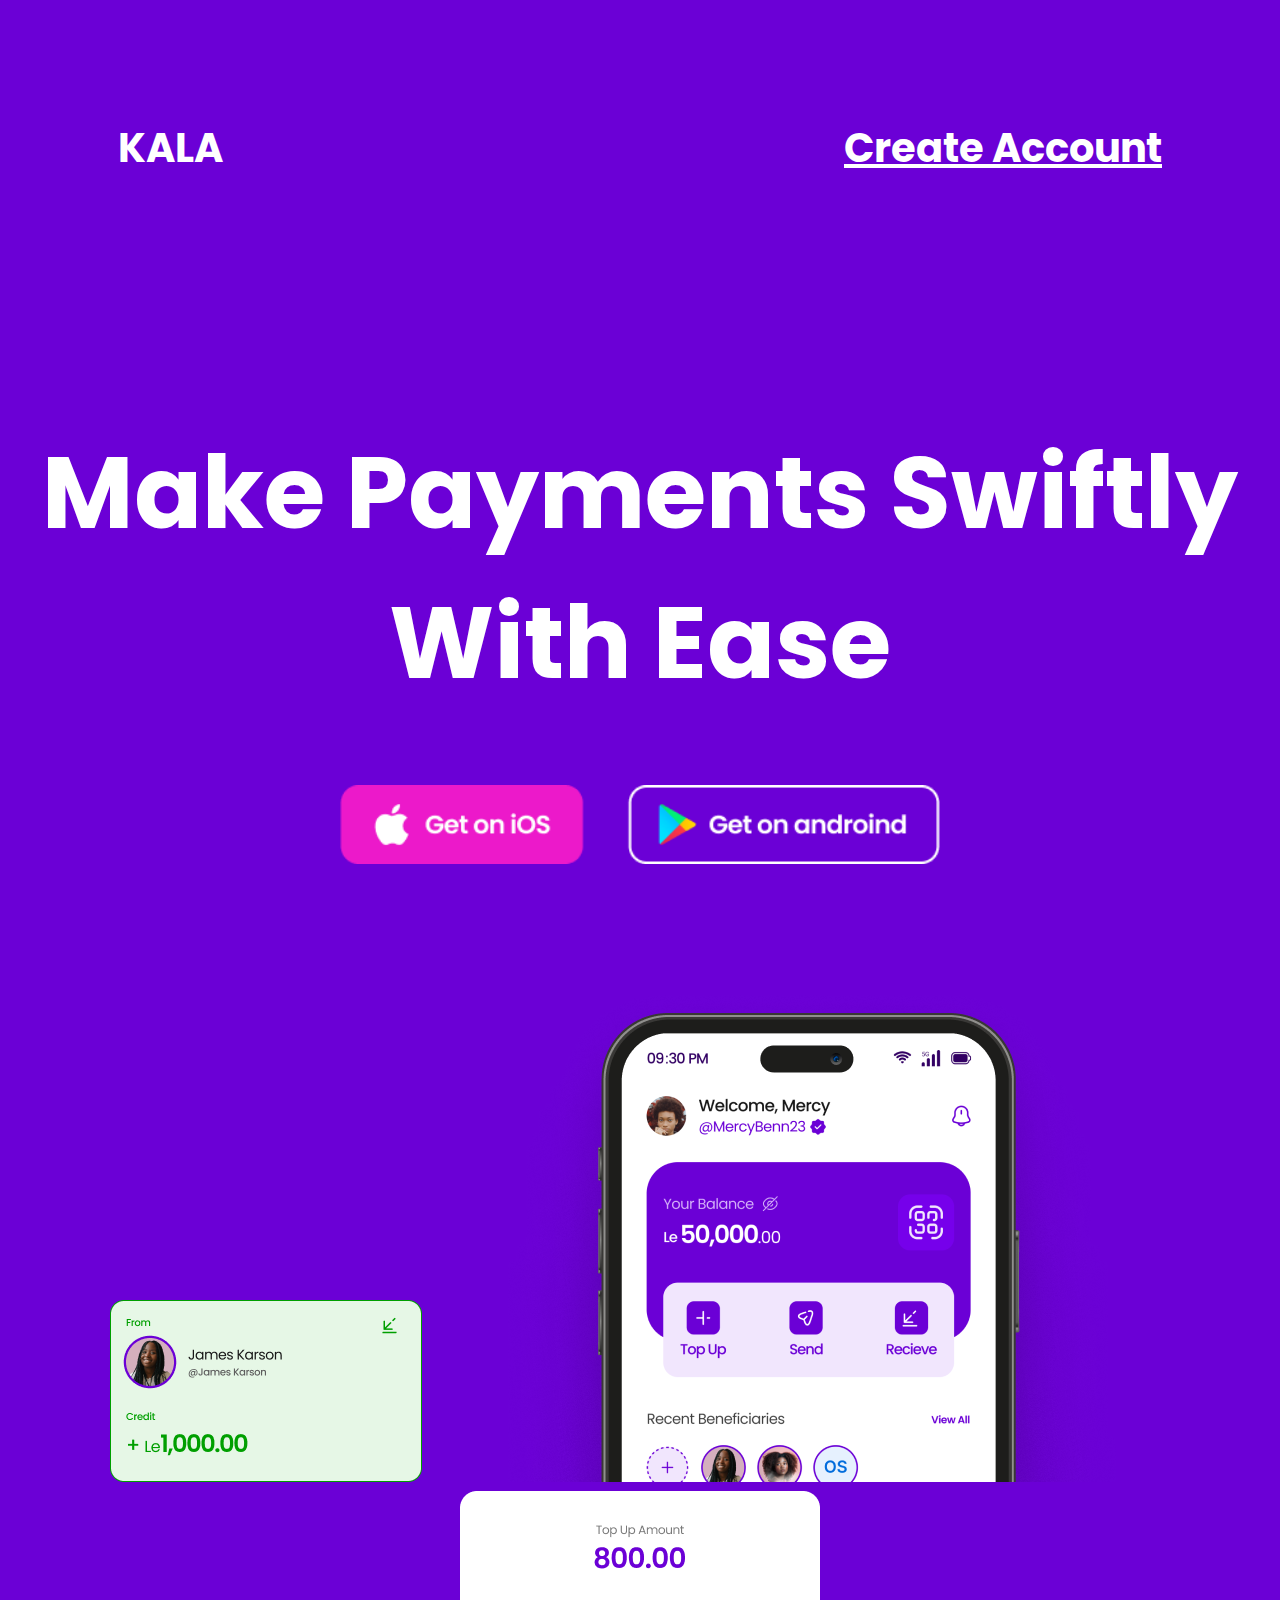
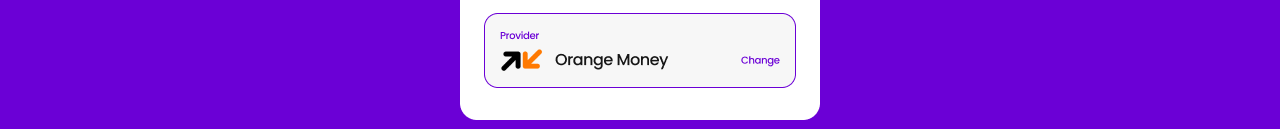
==== index.html @ cacd44ec "Changes to correct image position" ====
<!DOCTYPE html>
<html>
    <head>
        <meta charset="utf-8">
        <meta http-equiv="X-UA-Compatible" content="IE=edge">
        <title>Kala</title>
        <meta name="description" content="">
        <meta name="viewport" content="width=device-width, initial-scale=1">
        <link rel="stylesheet" href="kala.css">
        <link rel="icon" type="image/png" href="IMG_5070 2.PNG">

        <!-- Importing fonts -->
        <style>
            @import url('https://fonts.googleapis.com/css2?family=Poppins:ital,wght@0,100;0,200;0,300;0,400;0,500;0,600;0,700;0,800;0,900;1,100;1,200;1,300;1,400;1,500;1,600;1,700;1,800;1,900');
            @import url('https://fonts.googleapis.com/css2?family=Roboto&display=swap');

        </style>
    </head>
    <body>
        <main class="main">
            <header>
                <!-- Top Menu -->
                <nav>
                    <ul>
                        <li id="kalaText"><a href="#">KALA</a></li>
                        <li><a href="#"><u>Create Account</u></a></li>
                    </ul>
                </nav>
            </header>
            <h1 >Make Payments Swiftly <br>With Ease</h1>
            <!-- Images -->
            <img src="Frame 238.png" alt="" width="600" height="80">
            <div class="image-container" >
                <img src="Frame 105.png" alt="">
                <img src="iPhone 14.png" alt="">
                <img src="Frame 237.png" alt="">
            </div>
        </main>
    </body>
</html>
---- kala.css ----
html {
    font-size: 22px;
    background-color: #6B00D6 ;
    font-family: 'Poppins', sans-serif;
     
}
main{
    height: 100vh;
    display: flex;
    flex-direction: column;
}
header {
    padding: 5rem;
}
nav {
    overflow: hidden; /* Clear float */
    color: white;
}
nav ul {
    list-style-type: none;
    margin: 0;
    padding: 0;
}
nav ul li {
    display: inline;
    margin-right: 20px;
    font-weight: bold;
}
nav ul li:last-child {
    margin-right: 0;
    float: right; /* Float the last item to the right */
    
}
nav ul li a {
    text-decoration: none;
    color: white;
    font-size: 40px;
    

}
body {
    font-family: 'Poppins', sans-serif; /* Use Poppins font for body text */
    height: 100%;
}

h1, h2, h3, h4, h5, h6 {
    font-family: 'Poppins', sans-serif; /* Use Roboto font for headings */
    text-align: center;
    font-size: 100px;
    color: white;
    padding-top: 5%;
}
img {
    display: block;
    margin-left: auto;
    margin-right: auto;
}
.image-container {
    text-align: center; /* Optional: Centers the images within the container */
    padding-top: 120px;
    margin-top: auto;
}

.image-container img {
    display: inline-block;
    margin: 0 10px; /* Optional: Adds space between the images */
}
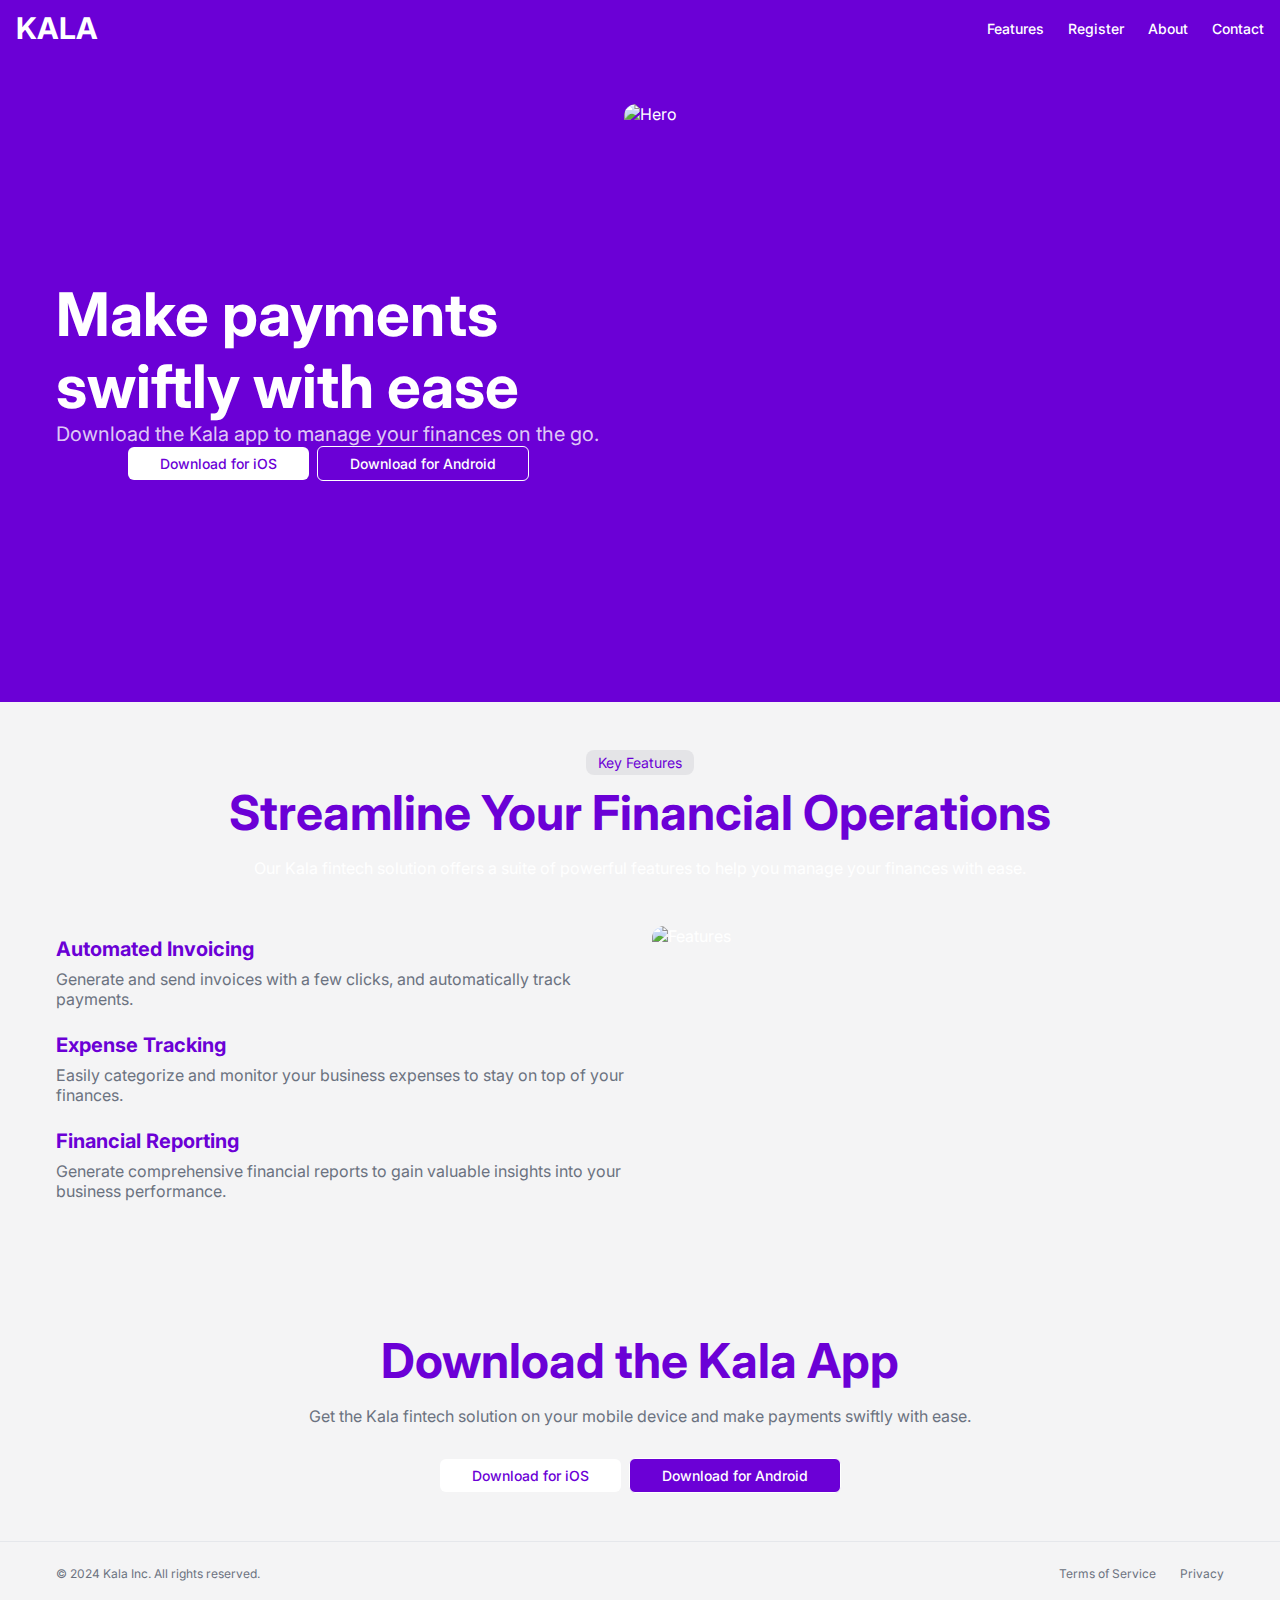
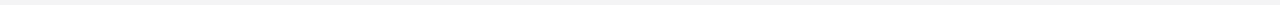
==== commit c1f007f1: "Update index.html" ====
--- a/index.html
+++ b/index.html
@@ -1,40 +1,390 @@
 <!DOCTYPE html>
-<html>
-    <head>
-        <meta charset="utf-8">
-        <meta http-equiv="X-UA-Compatible" content="IE=edge">
-        <title>Kala</title>
-        <meta name="description" content="">
-        <meta name="viewport" content="width=device-width, initial-scale=1">
-        <link rel="stylesheet" href="kala.css">
-        <link rel="icon" type="image/png" href="IMG_5070 2.PNG">
-
-        <!-- Importing fonts -->
-        <style>
-            @import url('https://fonts.googleapis.com/css2?family=Poppins:ital,wght@0,100;0,200;0,300;0,400;0,500;0,600;0,700;0,800;0,900;1,100;1,200;1,300;1,400;1,500;1,600;1,700;1,800;1,900');
-            @import url('https://fonts.googleapis.com/css2?family=Roboto&display=swap');
-
-        </style>
-    </head>
-    <body>
-        <main class="main">
-            <header>
-                <!-- Top Menu -->
-                <nav>
-                    <ul>
-                        <li id="kalaText"><a href="#">KALA</a></li>
-                        <li><a href="#"><u>Create Account</u></a></li>
+<html lang="en">
+<head>
+    <meta charset="UTF-8">
+    <meta name="viewport" content="width=device-width, initial-scale=1.0">
+    <title>KALA - Fintech Solution</title>
+    <link href="https://fonts.googleapis.com/css2?family=Inter:wght@400;500;700&display=swap" rel="stylesheet">
+    <style>
+        :root {
+            --background: 0 0% 100%;
+            --foreground: 240 10% 3.9%;
+            --muted: 240 4.8% 95.9%;
+            --muted-foreground: 240 3.8% 45%;
+            --primary: 270 100% 42%;
+            --primary-hover: 270 100% 50%;
+        }
+
+        * {
+            margin: 0;
+            padding: 0;
+            box-sizing: border-box;
+        }
+
+        body {
+            font-family: 'Inter', sans-serif;
+            background: #6B00D6 ;
+           /*background: linear-gradient(to right,#9B00D6 ,#6B00D6 );*/
+            color: white;
+            min-height: 100vh;
+            display: flex;
+            flex-direction: column;
+        }
+
+        .container {
+            width: 100%;
+            max-width: 1200px;
+            margin: 0 auto;
+            padding: 0 1rem;
+        }
+
+        header {
+            display: flex;
+            justify-content: space-between;
+            align-items: center;
+            padding: 1rem;
+            height: 3.5rem;
+        }
+
+        .logo {
+            font-size: 1.875rem;
+            font-weight: bold;
+        }
+
+        nav {
+            display: flex;
+            gap: 1.5rem;
+        }
+
+        nav a {
+            color: white;
+            text-decoration: none;
+            font-size: 0.875rem;
+            font-weight: 500;
+        }
+
+        nav a:hover {
+            text-decoration: underline;
+            text-underline-offset: 4px;
+        }
+
+        main {
+            flex: 1;
+        }
+
+        .hero {
+            padding: 3rem 0;
+        }
+
+        .hero-content {
+            display: grid;
+            gap: 1.5rem;
+            align-items: center;
+        }
+
+        @media (min-width: 1024px) {
+            .hero-content {
+                grid-template-columns: 1fr 400px;
+            }
+        }
+
+        @media (min-width: 1280px) {
+            .hero-content {
+                grid-template-columns: 1fr 600px;
+            }
+        }
+
+        h1 {
+            font-size: 3rem;
+            font-weight: bold;
+            line-height: 1.2;
+        }
+
+        @media (min-width: 640px) {
+            h1 {
+                font-size: 3.75rem;
+            }
+        }
+
+        .hero p {
+            font-size: 1rem;
+            color: rgba(255, 255, 255, 0.8);
+            max-width: 600px;
+        }
+
+        @media (min-width: 768px) {
+            .hero p {
+                font-size: 1.25rem;
+            }
+        }
+
+        .button-group {
+            display: flex;
+            flex-direction: column;
+            gap: 0.5rem;
+        }
+
+        @media (min-width: 400px) {
+            .button-group {
+                flex-direction: row;
+            }
+        }
+
+        .button {
+            display: inline-flex;
+            align-items: center;
+            justify-content: center;
+            padding: 0.5rem 2rem;
+            font-size: 0.875rem;
+            font-weight: 500;
+            text-decoration: none;
+            border-radius: 0.375rem;
+            transition: background-color 0.3s, color 0.3s;
+        }
+
+        .button-primary {
+            background-color: white;
+            color: #6B00D6;
+        }
+
+        .button-primary:hover {
+            background-color: #6B00D6;
+            color: white;
+        }
+
+        .button-secondary {
+            background-color: #6B00D6;
+            color: white;
+            border: 1px solid white;
+        }
+
+        .button-secondary:hover {
+            background-color: white;
+            color: #6B00D6;
+        }
+
+        .hero-image {
+            width: 100%;
+            max-width: 550px;
+            height: auto;
+            aspect-ratio: 1 / 1;
+            object-fit: cover;
+            border-radius: 0.75rem;
+            overflow: hidden;
+        }
+
+        .features {
+            background-color: #f4f4f5;
+            padding: 3rem 0;
+        }
+
+        .features-header {
+            text-align: center;
+            margin-bottom: 3rem;
+        }
+
+        .badge {
+            display: inline-block;
+            background-color: #e4e4e7;
+            color: #6B00D6;
+            padding: 0.25rem 0.75rem;
+            border-radius: 0.5rem;
+            font-size: 0.875rem;
+            margin-bottom: 0.5rem;
+        }
+
+        .features h2 {
+            color: #6B00D6;
+            font-size: 3rem;
+            font-weight: bold;
+            margin-bottom: 1rem;
+        }
+
+        .features-content {
+            display: grid;
+            gap: 1.5rem;
+            align-items: center;
+        }
+
+        @media (min-width: 1024px) {
+            .features-content {
+                grid-template-columns: 1fr 1fr;
+            }
+        }
+
+        .feature-list {
+            list-style-type: none;
+        }
+
+        .feature-item {
+            margin-bottom: 1.5rem;
+        }
+
+        .feature-item h3 {
+            color: #6B00D6;
+            font-size: 1.25rem;
+            font-weight: bold;
+            margin-bottom: 0.5rem;
+        }
+
+        .feature-item p {
+            color: #6b7280;
+        }
+
+        .features-image {
+            width: 100%;
+            max-width: 550px;
+            height: auto;
+            aspect-ratio: 16 / 9;
+            object-fit: cover;
+            border-radius: 0.75rem;
+            overflow: hidden;
+        }
+
+        .download {
+            background-color: #f4f4f5;
+            padding: 3rem 0;
+            text-align: center;
+        }
+
+        .download h2 {
+            color: #6B00D6;
+            font-size: 2.25rem;
+            font-weight: bold;
+            margin-bottom: 1rem;
+        }
+
+        @media (min-width: 768px) {
+            .download h2 {
+                font-size: 3rem;
+            }
+        }
+
+        .download p {
+            color: #6b7280;
+            max-width: 700px;
+            margin: 0 auto 2rem;
+        }
+
+        footer {
+            background-color: #f4f4f5;
+            padding: 1.5rem 1rem;
+            border-top: 1px solid #e5e7eb;
+        }
+
+        .footer-content {
+            display: flex;
+            flex-direction: column;
+            gap: 0.5rem;
+            align-items: center;
+        }
+
+        @media (min-width: 640px) {
+            .footer-content {
+                flex-direction: row;
+                justify-content: space-between;
+            }
+        }
+
+        .footer-text {
+            font-size: 0.75rem;
+            color: #6b7280;
+        }
+
+        .footer-links {
+            display: flex;
+            gap: 1.5rem;
+        }
+
+        .footer-links a {
+            font-size: 0.75rem;
+            color: #6b7280;
+            text-decoration: none;
+        }
+
+        .footer-links a:hover {
+            text-decoration: underline;
+        }
+        .button-group {
+        display: flex;
+        justify-content: center; /* Centers the buttons horizontally */
+        align-items: center; /* Centers the buttons vertically if the container has a height */
+        }
+    </style>
+</head>
+<body>
+    <header>
+        <div class="logo">KALA</div>
+        <nav>
+            <a href="#">Features</a>
+            <a href="#">Register</a>
+            <a href="#">About</a>
+            <a href="#">Contact</a>
+        </nav>
+    </header>
+    <main>
+        <section class="hero">
+            <div class="container">
+                <div class="hero-content">
+                    <div>
+                        <h1>Make payments swiftly with ease</h1>
+                        <p>Download the Kala app to manage your finances on the go.</p>
+                        <div class="button-group">
+                            <a href="#" class="button button-primary">Download for iOS</a>
+                            <a href="#" class="button button-secondary">Download for Android</a>
+                        </div>
+                    </div>
+                    <img src="kalamock.jpeg" alt="Hero" class="hero-image">
+                </div>
+            </div>
+        </section>
+        <section class="features">
+            <div class="container">
+                <div class="features-header">
+                    <div class="badge">Key Features</div>
+                    <h2>Streamline Your Financial Operations</h2>
+                    <p>Our Kala fintech solution offers a suite of powerful features to help you manage your finances with ease.</p>
+                </div>
+                <div class="features-content">
+                    <ul class="feature-list">
+                        <li class="feature-item">
+                            <h3>Automated Invoicing</h3>
+                            <p>Generate and send invoices with a few clicks, and automatically track payments.</p>
+                        </li>
+                        <li class="feature-item">
+                            <h3>Expense Tracking</h3>
+                            <p>Easily categorize and monitor your business expenses to stay on top of your finances.</p>
+                        </li>
+                        <li class="feature-item">
+                            <h3>Financial Reporting</h3>
+                            <p>Generate comprehensive financial reports to gain valuable insights into your business performance.</p>
+                        </li>
                     </ul>
-                </nav>
-            </header>
-            <h1 >Make Payments Swiftly <br>With Ease</h1>
-            <!-- Images -->
-            <img src="Frame 238.png" alt="" width="600" height="80">
-            <div class="image-container" >
-                <img src="Frame 105.png" alt="">
-                <img src="iPhone 14.png" alt="">
-                <img src="Frame 237.png" alt="">
+                    <img src="Screenshot 2024-04-05 at 23.06.28.png" alt="Features" class="features-image" width="100px" height="1200px">
+                </div>
             </div>
-        </main>
-    </body>
+        </section>
+        <section class="download">
+            <div class="container">
+                <h2>Download the Kala App</h2>
+                <p>Get the Kala fintech solution on your mobile device and make payments swiftly with ease.</p>
+                <div class="button-group">
+                    <a href="#" class="button button-primary">Download for iOS</a>
+                    <a href="#" class="button button-secondary">Download for Android</a>
+                </div>
+            </div>
+        </section>
+    </main>
+    <footer>
+        <div class="container">
+            <div class="footer-content">
+                <p class="footer-text">&copy; 2024 Kala Inc. All rights reserved.</p>
+                <div class="footer-links">
+                    <a href="#">Terms of Service</a>
+                    <a href="#">Privacy</a>
+                </div>
+            </div>
+        </div>
+    </footer>
+</body>
 </html>
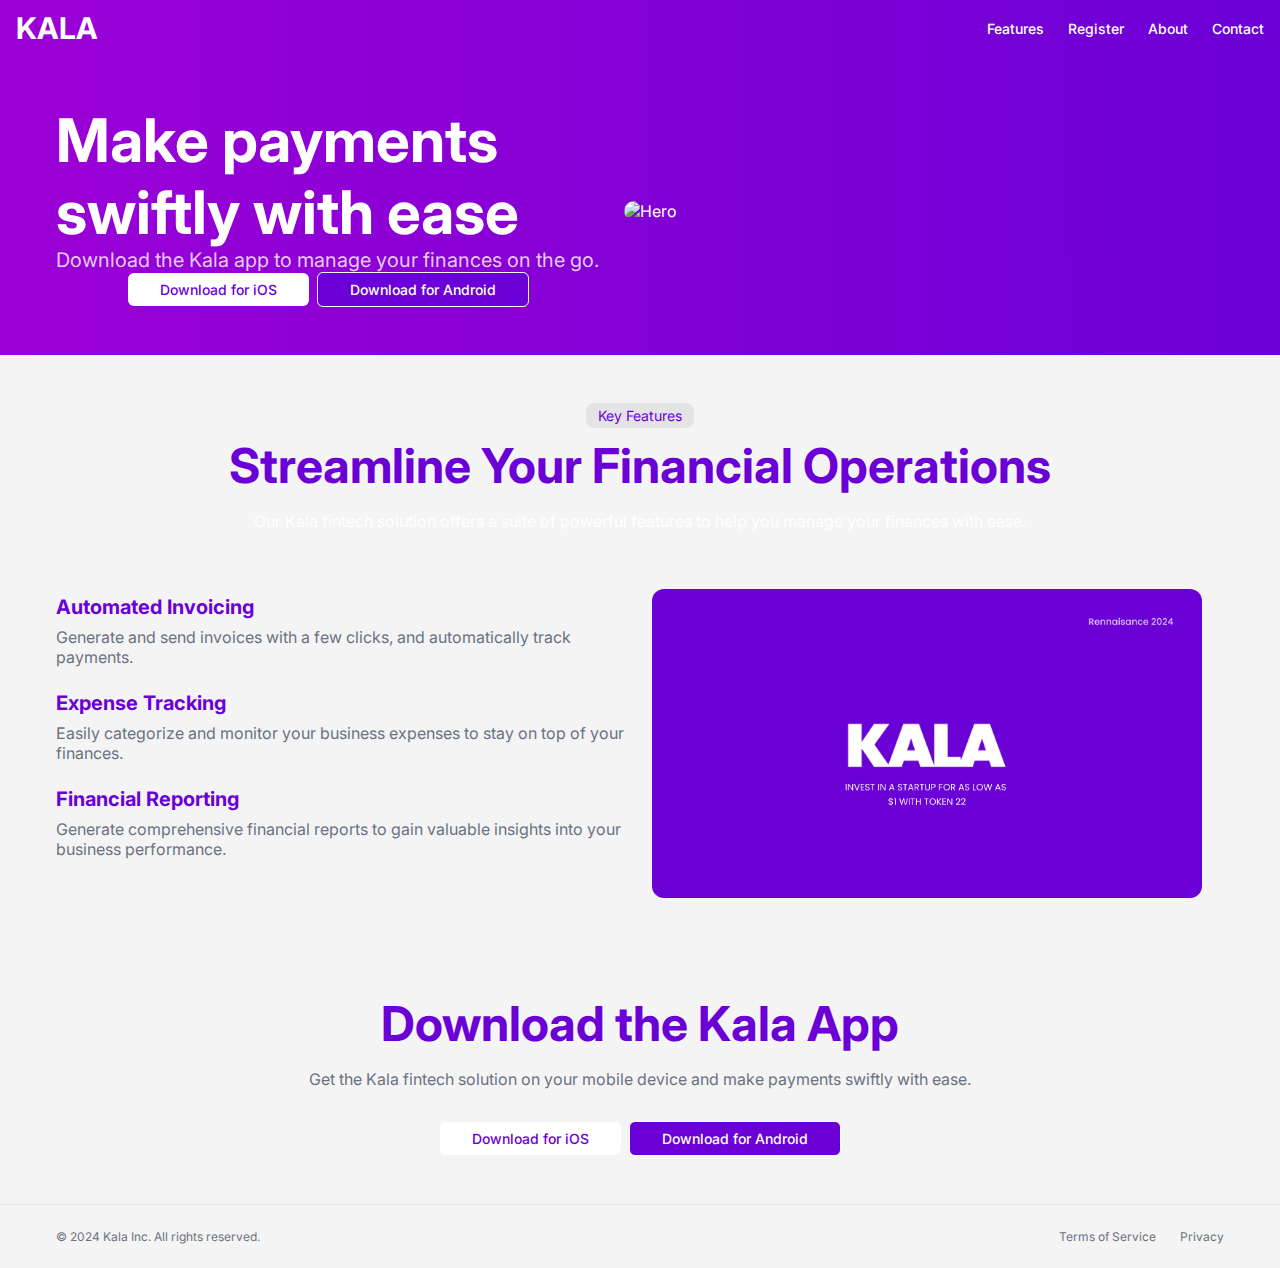
==== commit 78163100: "Update index.html" ====
--- a/index.html
+++ b/index.html
@@ -23,8 +23,8 @@
 
         body {
             font-family: 'Inter', sans-serif;
-            background: #6B00D6 ;
-           /*background: linear-gradient(to right,#9B00D6 ,#6B00D6 );*/
+            background: linear-gradient(to right,#9B00D6 ,#6B00D6 );
+          
             color: white;
             min-height: 100vh;
             display: flex;
@@ -65,7 +65,7 @@
 
         nav a:hover {
             text-decoration: underline;
-            text-underline-offset: 4px;
+            text-underline-offset: 2px;
         }
 
         main {
@@ -80,6 +80,7 @@
             display: grid;
             gap: 1.5rem;
             align-items: center;
+            
         }
 
         @media (min-width: 1024px) {
@@ -104,6 +105,10 @@
             h1 {
                 font-size: 3.75rem;
             }
+        }
+
+        img {
+            margin-top: 10px;
         }
 
         .hero p {
@@ -165,12 +170,10 @@
 
         .hero-image {
             width: 100%;
-            max-width: 550px;
             height: auto;
-            aspect-ratio: 1 / 1;
-            object-fit: cover;
+            max-width: 100%;
+            object-fit: contain;
             border-radius: 0.75rem;
-            overflow: hidden;
         }
 
         .features {
@@ -334,7 +337,7 @@
                             <a href="#" class="button button-secondary">Download for Android</a>
                         </div>
                     </div>
-                    <img src="kalamock.jpeg" alt="Hero" class="hero-image">
+                    <img src="Rectangle.png" alt="Hero" class="hero-image">
                 </div>
             </div>
         </section>
@@ -388,3 +391,5 @@
     </footer>
 </body>
 </html>
+
+
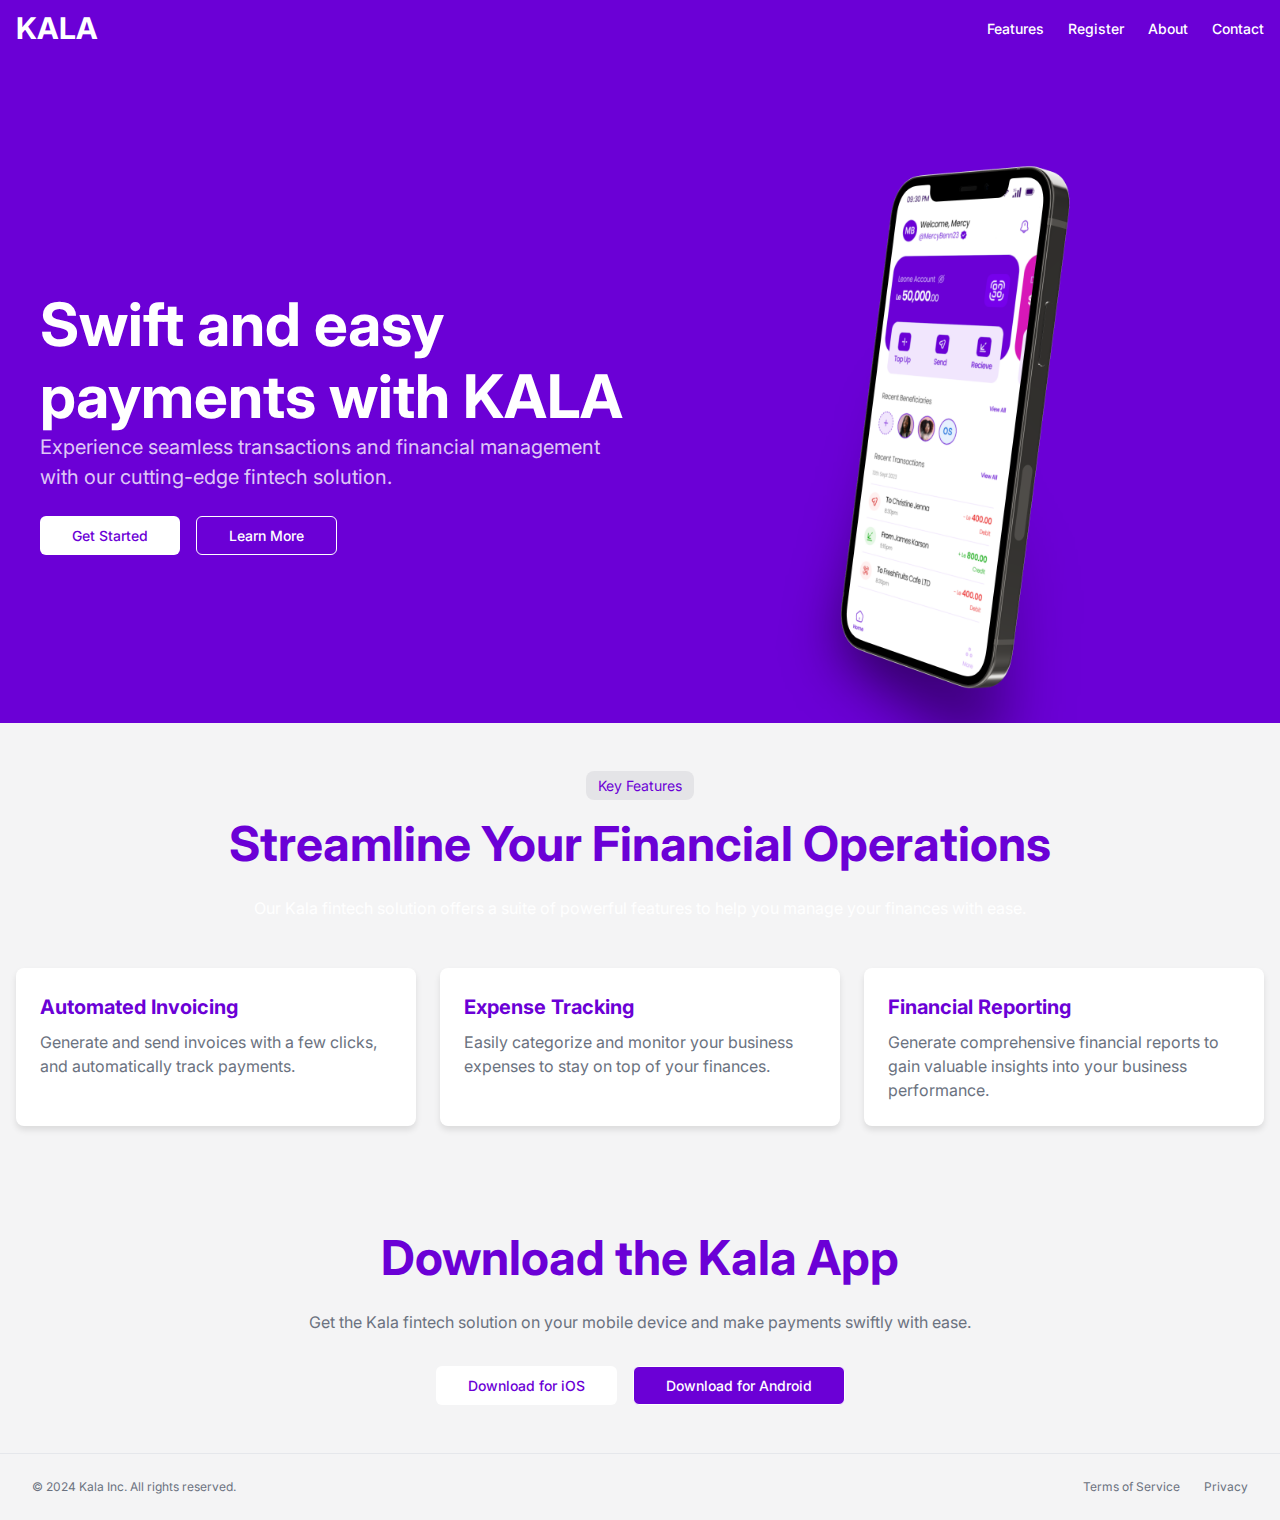
==== commit d4907d28: "Update index.html" ====
--- a/index.html
+++ b/index.html
@@ -3,7 +3,10 @@
 <head>
     <meta charset="UTF-8">
     <meta name="viewport" content="width=device-width, initial-scale=1.0">
+    <meta name="description" content="KALA - Fintech Solution for swift and easy payments">
     <title>KALA - Fintech Solution</title>
+    <link rel="preconnect" href="https://fonts.googleapis.com">
+    <link rel="preconnect" href="https://fonts.gstatic.com" crossorigin>
     <link href="https://fonts.googleapis.com/css2?family=Inter:wght@400;500;700&display=swap" rel="stylesheet">
     <style>
         :root {
@@ -23,18 +26,13 @@
 
         body {
             font-family: 'Inter', sans-serif;
-            background: linear-gradient(to right,#9B00D6 ,#6B00D6 );
-          
+            background-color: #6B00D6;
             color: white;
-            min-height: 100vh;
-            display: flex;
-            flex-direction: column;
+            line-height: 1.5;
         }
 
         .container {
-            width: 100%;
-            max-width: 1200px;
-            margin: 0 auto;
+            max-width: 100%;
             padding: 0 1rem;
         }
 
@@ -73,25 +71,49 @@
         }
 
         .hero {
-            padding: 3rem 0;
+            padding: 4rem 0 0; /* Removed bottom padding */
         }
 
         .hero-content {
-            display: grid;
-            gap: 1.5rem;
+            display: flex;
+            justify-content: space-between;
             align-items: center;
-            
-        }
-
-        @media (min-width: 1024px) {
+            gap: 2rem;
+            max-width: 1200px; /* Limit maximum width for larger screens */
+            margin: 0 auto; /* Center the content */
+        }
+
+        .hero-text {
+            flex: 1;
+            max-width: 600px; /* Limit text width for better readability */
+        }
+
+        .hero-image-container {
+            flex: 1;
+            display: flex;
+            justify-content: center;
+            align-items: center;
+        }
+
+        .hero-image {
+            width: 100%;
+            max-width: 500px; /* Adjust this value to your preference */
+            height: auto;
+            object-fit: contain;
+        }
+
+        @media (max-width: 1024px) {
             .hero-content {
-                grid-template-columns: 1fr 400px;
-            }
-        }
-
-        @media (min-width: 1280px) {
-            .hero-content {
-                grid-template-columns: 1fr 600px;
+                flex-direction: column;
+                text-align: center;
+            }
+
+            .hero-text {
+                max-width: 100%;
+            }
+
+            .hero-image {
+                max-width: 80%; /* Adjust for smaller screens */
             }
         }
 
@@ -125,14 +147,9 @@
 
         .button-group {
             display: flex;
-            flex-direction: column;
-            gap: 0.5rem;
-        }
-
-        @media (min-width: 400px) {
-            .button-group {
-                flex-direction: row;
-            }
+            justify-content: flex-start; /* Aligns buttons to the left */
+            gap: 1rem;
+            margin-top: 1.5rem;
         }
 
         .button {
@@ -168,14 +185,6 @@
             color: #6B00D6;
         }
 
-        .hero-image {
-            width: 100%;
-            height: auto;
-            max-width: 100%;
-            object-fit: contain;
-            border-radius: 0.75rem;
-        }
-
         .features {
             background-color: #f4f4f5;
             padding: 3rem 0;
@@ -205,22 +214,22 @@
 
         .features-content {
             display: grid;
+            grid-template-columns: repeat(auto-fit, minmax(250px, 1fr));
             gap: 1.5rem;
-            align-items: center;
-        }
-
-        @media (min-width: 1024px) {
-            .features-content {
-                grid-template-columns: 1fr 1fr;
-            }
-        }
-
-        .feature-list {
-            list-style-type: none;
+            margin-top: 2rem;
         }
 
         .feature-item {
-            margin-bottom: 1.5rem;
+            background-color: white;
+            border-radius: 0.5rem;
+            padding: 1.5rem;
+            box-shadow: 0 4px 6px rgba(0, 0, 0, 0.1);
+            transition: transform 0.3s ease, box-shadow 0.3s ease;
+        }
+
+        .feature-item:hover {
+            transform: translateY(-5px);
+            box-shadow: 0 6px 8px rgba(0, 0, 0, 0.15);
         }
 
         .feature-item h3 {
@@ -232,16 +241,6 @@
 
         .feature-item p {
             color: #6b7280;
-        }
-
-        .features-image {
-            width: 100%;
-            max-width: 550px;
-            height: auto;
-            aspect-ratio: 16 / 9;
-            object-fit: cover;
-            border-radius: 0.75rem;
-            overflow: hidden;
         }
 
         .download {
@@ -269,6 +268,10 @@
             margin: 0 auto 2rem;
         }
 
+        .download .button-group {
+            justify-content: center; /* Center the buttons */
+        }
+
         footer {
             background-color: #f4f4f5;
             padding: 1.5rem 1rem;
@@ -308,10 +311,71 @@
         .footer-links a:hover {
             text-decoration: underline;
         }
-        .button-group {
-        display: flex;
-        justify-content: center; /* Centers the buttons horizontally */
-        align-items: center; /* Centers the buttons vertically if the container has a height */
+
+        /* Add smooth scrolling for better user experience */
+        html {
+            scroll-behavior: smooth;
+        }
+
+        /* Improve button accessibility */
+        .button:focus {
+            outline: 2px solid white;
+            outline-offset: 2px;
+        }
+
+        /* Improve image loading */
+        .hero-image, .features-image {
+            loading: lazy;
+        }
+
+        /* Improve accessibility and interactivity */
+        .button, nav a {
+            transition: all 0.3s ease;
+        }
+
+        .button:hover, nav a:hover {
+            transform: translateY(-2px);
+        }
+
+        .button:active, nav a:active {
+            transform: translateY(1px);
+        }
+
+        /* Add animation to hero content */
+        @keyframes fadeInUp {
+            from {
+                opacity: 0;
+                transform: translateY(20px);
+            }
+            to {
+                opacity: 1;
+                transform: translateY(0);
+            }
+        }
+
+        .hero-content > div {
+            animation: fadeInUp 0.6s ease-out;
+        }
+
+        /* Improve responsiveness */
+        @media (max-width: 768px) {
+            header {
+                flex-direction: column;
+                height: auto;
+                padding: 1rem 0;
+            }
+
+            nav {
+                margin-top: 1rem;
+            }
+
+            .hero-content {
+                text-align: center;
+            }
+
+            .button-group {
+                justify-content: center;
+            }
         }
     </style>
 </head>
@@ -329,19 +393,21 @@
         <section class="hero">
             <div class="container">
                 <div class="hero-content">
-                    <div>
-                        <h1>Make payments swiftly with ease</h1>
-                        <p>Download the Kala app to manage your finances on the go.</p>
+                    <div class="hero-text">
+                        <h1>Swift and easy payments with KALA</h1>
+                        <p>Experience seamless transactions and financial management with our cutting-edge fintech solution.</p>
                         <div class="button-group">
-                            <a href="#" class="button button-primary">Download for iOS</a>
-                            <a href="#" class="button button-secondary">Download for Android</a>
+                            <a href="#" class="button button-primary">Get Started</a>
+                            <a href="#" class="button button-secondary">Learn More</a>
                         </div>
                     </div>
-                    <img src="Rectangle.png" alt="Hero" class="hero-image">
+                    <div class="hero-image-container">
+                        <img src="Rectangle.png" alt="Hero" class="hero-image">
+                    </div>
                 </div>
             </div>
         </section>
-        <section class="features">
+        <section class="features" id="features">
             <div class="container">
                 <div class="features-header">
                     <div class="badge">Key Features</div>
@@ -349,21 +415,18 @@
                     <p>Our Kala fintech solution offers a suite of powerful features to help you manage your finances with ease.</p>
                 </div>
                 <div class="features-content">
-                    <ul class="feature-list">
-                        <li class="feature-item">
-                            <h3>Automated Invoicing</h3>
-                            <p>Generate and send invoices with a few clicks, and automatically track payments.</p>
-                        </li>
-                        <li class="feature-item">
-                            <h3>Expense Tracking</h3>
-                            <p>Easily categorize and monitor your business expenses to stay on top of your finances.</p>
-                        </li>
-                        <li class="feature-item">
-                            <h3>Financial Reporting</h3>
-                            <p>Generate comprehensive financial reports to gain valuable insights into your business performance.</p>
-                        </li>
-                    </ul>
-                    <img src="Screenshot 2024-04-05 at 23.06.28.png" alt="Features" class="features-image" width="100px" height="1200px">
+                    <div class="feature-item">
+                        <h3>Automated Invoicing</h3>
+                        <p>Generate and send invoices with a few clicks, and automatically track payments.</p>
+                    </div>
+                    <div class="feature-item">
+                        <h3>Expense Tracking</h3>
+                        <p>Easily categorize and monitor your business expenses to stay on top of your finances.</p>
+                    </div>
+                    <div class="feature-item">
+                        <h3>Financial Reporting</h3>
+                        <p>Generate comprehensive financial reports to gain valuable insights into your business performance.</p>
+                    </div>
                 </div>
             </div>
         </section>
@@ -389,7 +452,41 @@
             </div>
         </div>
     </footer>
+    <script>
+        // Add smooth scrolling for internal links
+        document.querySelectorAll('a[href^="#"]').forEach(anchor => {
+            anchor.addEventListener('click', function (e) {
+                e.preventDefault();
+                document.querySelector(this.getAttribute('href')).scrollIntoView({
+                    behavior: 'smooth'
+                });
+            });
+        });
+
+        // Add intersection observer for lazy loading images
+        const images = document.querySelectorAll('img[loading="lazy"]');
+        const imageObserver = new IntersectionObserver((entries, observer) => {
+            entries.forEach(entry => {
+                if (entry.isIntersecting) {
+                    const img = entry.target;
+                    img.src = img.dataset.src;
+                    img.removeAttribute('loading');
+                    imageObserver.unobserve(img);
+                }
+            });
+        });
+
+        images.forEach(img => imageObserver.observe(img));
+
+        // Add simple form validation
+        const form = document.querySelector('form');
+        if (form) {
+            form.addEventListener('submit', (e) => {
+                e.preventDefault();
+                // Add your form validation logic here
+                console.log('Form submitted');
+            });
+        }
+    </script>
 </body>
 </html>
-
-
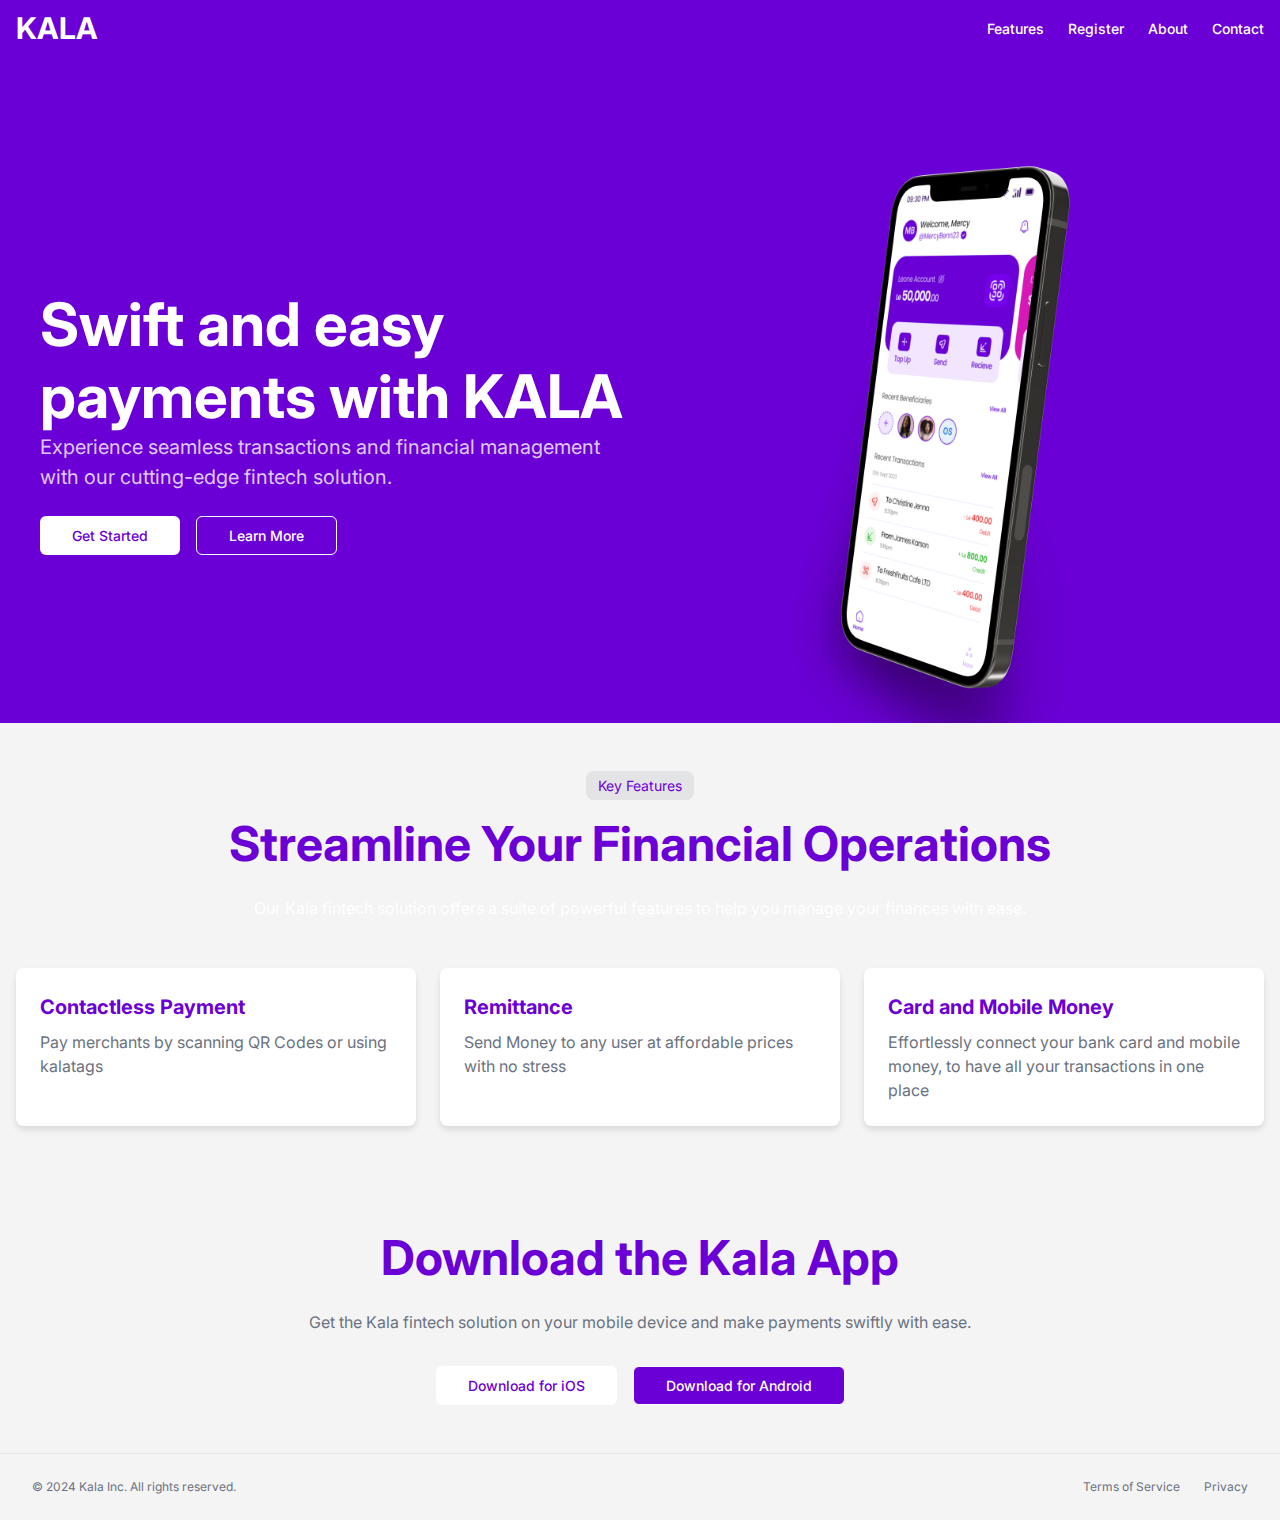
==== commit b8679e74: "Update index.html" ====
--- a/index.html
+++ b/index.html
@@ -416,16 +416,16 @@
                 </div>
                 <div class="features-content">
                     <div class="feature-item">
-                        <h3>Automated Invoicing</h3>
-                        <p>Generate and send invoices with a few clicks, and automatically track payments.</p>
+                        <h3>Contactless Payment</h3>
+                        <p>Pay merchants by scanning QR Codes or using kalatags</p>
                     </div>
                     <div class="feature-item">
-                        <h3>Expense Tracking</h3>
-                        <p>Easily categorize and monitor your business expenses to stay on top of your finances.</p>
+                        <h3>Remittance</h3>
+                        <p>Send Money to any user at affordable prices with no stress</p>
                     </div>
                     <div class="feature-item">
-                        <h3>Financial Reporting</h3>
-                        <p>Generate comprehensive financial reports to gain valuable insights into your business performance.</p>
+                        <h3>Card and Mobile Money</h3>
+                        <p>Effortlessly connect your bank card and mobile money, to have all your transactions in one place</p>
                     </div>
                 </div>
             </div>
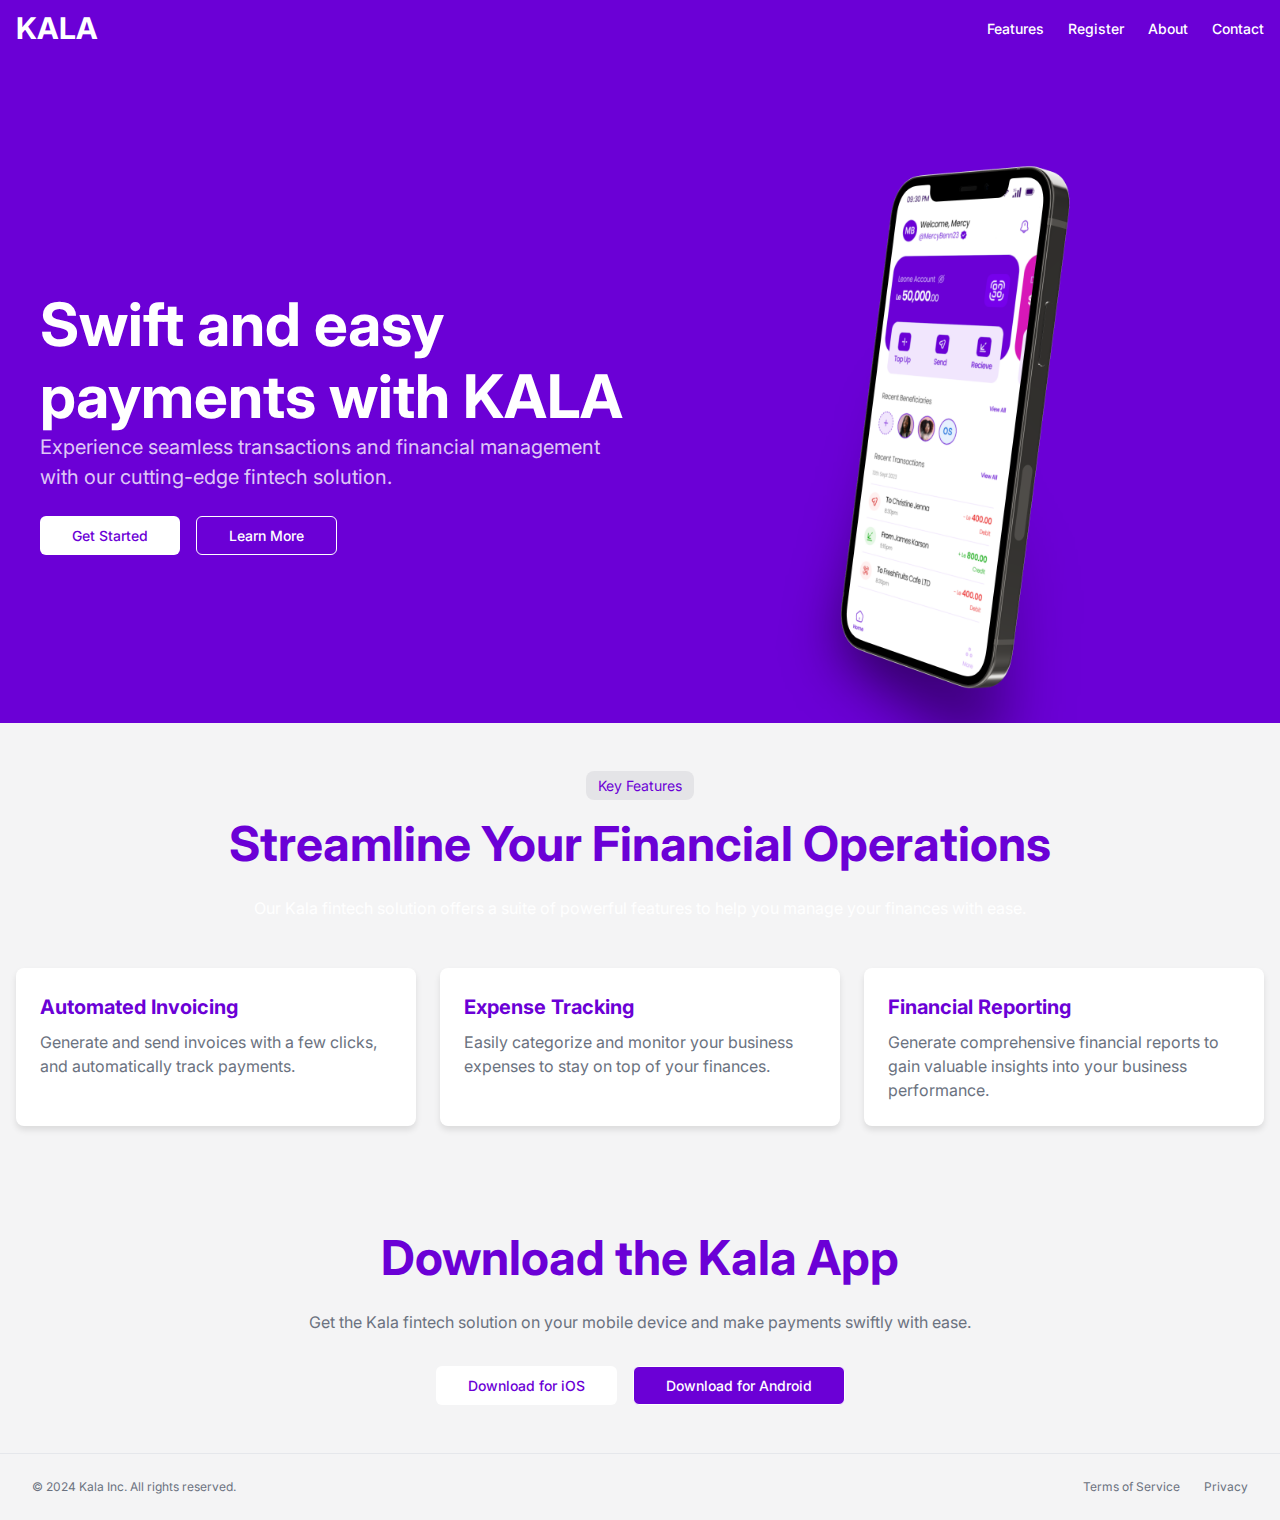
==== commit 3d26647f: "Update index.html" ====
--- a/index.html
+++ b/index.html
@@ -5,6 +5,8 @@
     <meta name="viewport" content="width=device-width, initial-scale=1.0">
     <meta name="description" content="KALA - Fintech Solution for swift and easy payments">
     <title>KALA - Fintech Solution</title>
+    <link rel="icon" href="IMG_5070 2.PNG" type="image/x-icon">
+    <link rel="shortcut icon" href="IMG_5070 2.PNG" type="image/x-icon">
     <link rel="preconnect" href="https://fonts.googleapis.com">
     <link rel="preconnect" href="https://fonts.gstatic.com" crossorigin>
     <link href="https://fonts.googleapis.com/css2?family=Inter:wght@400;500;700&display=swap" rel="stylesheet">
@@ -416,16 +418,16 @@
                 </div>
                 <div class="features-content">
                     <div class="feature-item">
-                        <h3>Contactless Payment</h3>
-                        <p>Pay merchants by scanning QR Codes or using kalatags</p>
+                        <h3>Automated Invoicing</h3>
+                        <p>Generate and send invoices with a few clicks, and automatically track payments.</p>
                     </div>
                     <div class="feature-item">
-                        <h3>Remittance</h3>
-                        <p>Send Money to any user at affordable prices with no stress</p>
+                        <h3>Expense Tracking</h3>
+                        <p>Easily categorize and monitor your business expenses to stay on top of your finances.</p>
                     </div>
                     <div class="feature-item">
-                        <h3>Card and Mobile Money</h3>
-                        <p>Effortlessly connect your bank card and mobile money, to have all your transactions in one place</p>
+                        <h3>Financial Reporting</h3>
+                        <p>Generate comprehensive financial reports to gain valuable insights into your business performance.</p>
                     </div>
                 </div>
             </div>
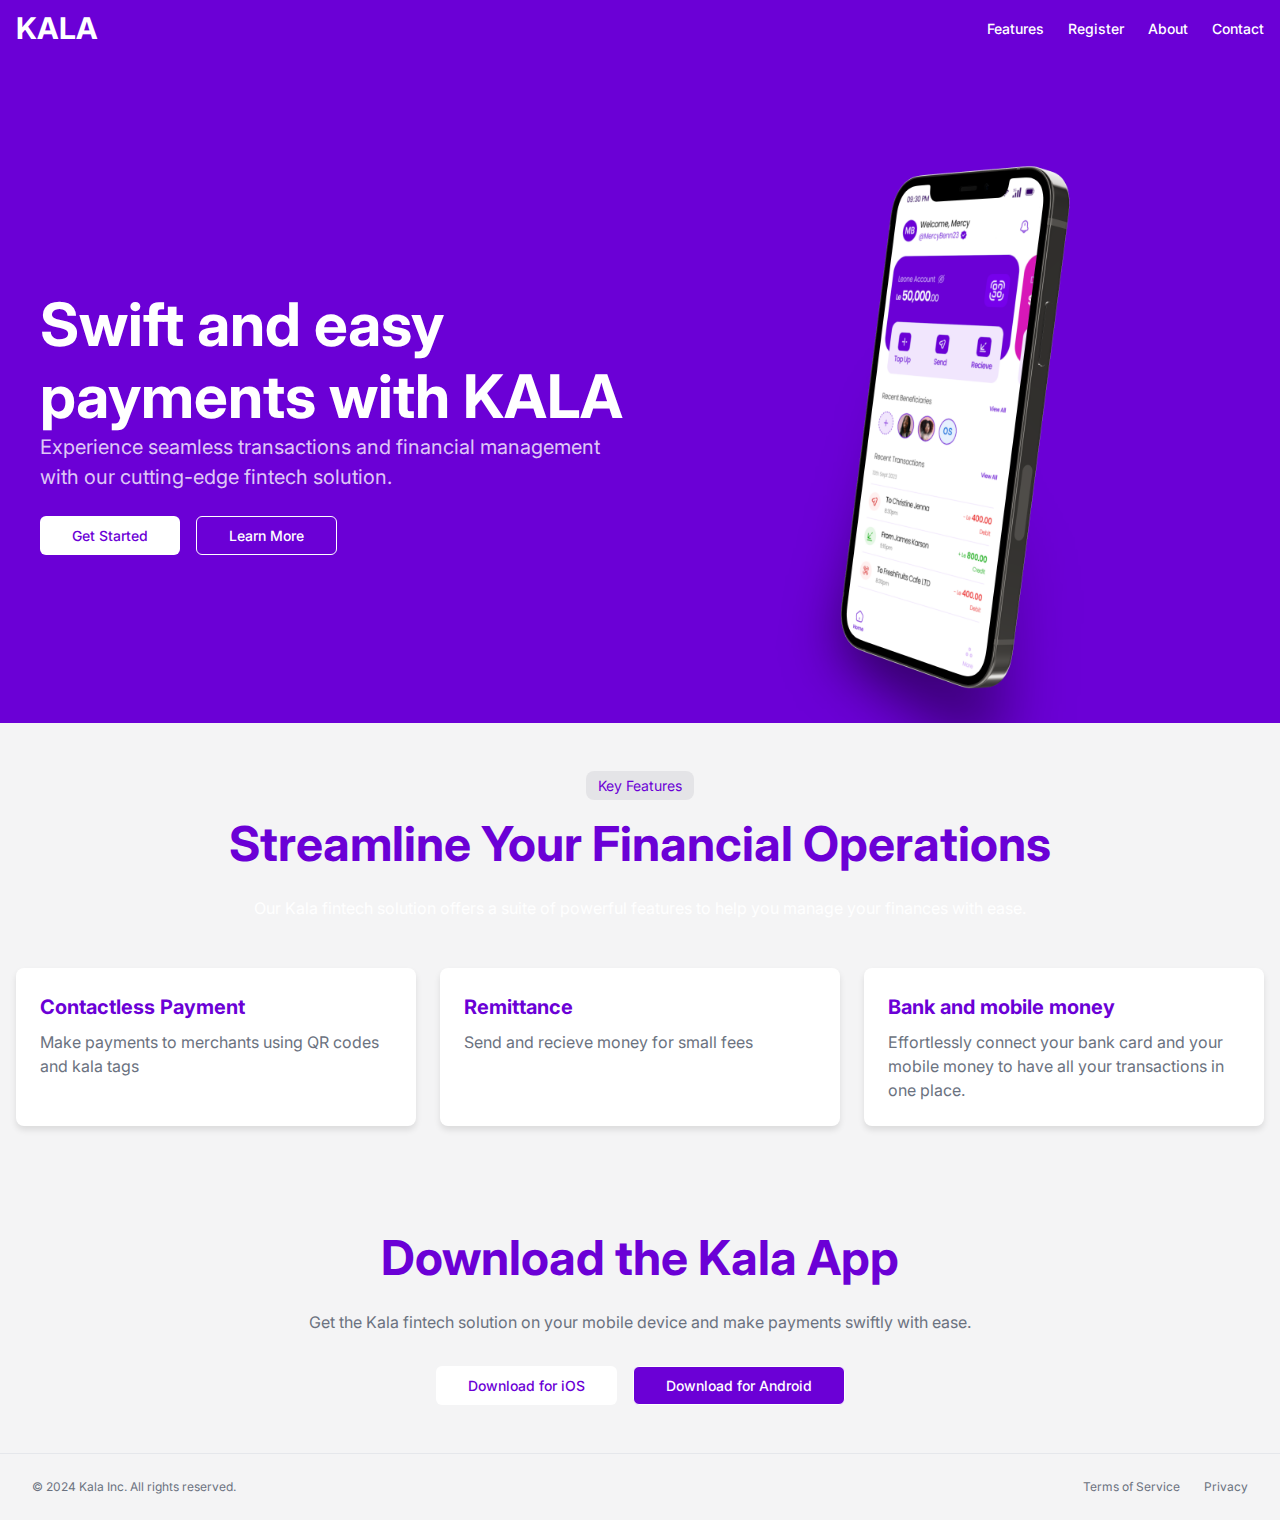
==== commit 63b68e33: "Update index.html" ====
--- a/index.html
+++ b/index.html
@@ -10,376 +10,7 @@
     <link rel="preconnect" href="https://fonts.googleapis.com">
     <link rel="preconnect" href="https://fonts.gstatic.com" crossorigin>
     <link href="https://fonts.googleapis.com/css2?family=Inter:wght@400;500;700&display=swap" rel="stylesheet">
-    <style>
-        :root {
-            --background: 0 0% 100%;
-            --foreground: 240 10% 3.9%;
-            --muted: 240 4.8% 95.9%;
-            --muted-foreground: 240 3.8% 45%;
-            --primary: 270 100% 42%;
-            --primary-hover: 270 100% 50%;
-        }
-
-        * {
-            margin: 0;
-            padding: 0;
-            box-sizing: border-box;
-        }
-
-        body {
-            font-family: 'Inter', sans-serif;
-            background-color: #6B00D6;
-            color: white;
-            line-height: 1.5;
-        }
-
-        .container {
-            max-width: 100%;
-            padding: 0 1rem;
-        }
-
-        header {
-            display: flex;
-            justify-content: space-between;
-            align-items: center;
-            padding: 1rem;
-            height: 3.5rem;
-        }
-
-        .logo {
-            font-size: 1.875rem;
-            font-weight: bold;
-        }
-
-        nav {
-            display: flex;
-            gap: 1.5rem;
-        }
-
-        nav a {
-            color: white;
-            text-decoration: none;
-            font-size: 0.875rem;
-            font-weight: 500;
-        }
-
-        nav a:hover {
-            text-decoration: underline;
-            text-underline-offset: 2px;
-        }
-
-        main {
-            flex: 1;
-        }
-
-        .hero {
-            padding: 4rem 0 0; /* Removed bottom padding */
-        }
-
-        .hero-content {
-            display: flex;
-            justify-content: space-between;
-            align-items: center;
-            gap: 2rem;
-            max-width: 1200px; /* Limit maximum width for larger screens */
-            margin: 0 auto; /* Center the content */
-        }
-
-        .hero-text {
-            flex: 1;
-            max-width: 600px; /* Limit text width for better readability */
-        }
-
-        .hero-image-container {
-            flex: 1;
-            display: flex;
-            justify-content: center;
-            align-items: center;
-        }
-
-        .hero-image {
-            width: 100%;
-            max-width: 500px; /* Adjust this value to your preference */
-            height: auto;
-            object-fit: contain;
-        }
-
-        @media (max-width: 1024px) {
-            .hero-content {
-                flex-direction: column;
-                text-align: center;
-            }
-
-            .hero-text {
-                max-width: 100%;
-            }
-
-            .hero-image {
-                max-width: 80%; /* Adjust for smaller screens */
-            }
-        }
-
-        h1 {
-            font-size: 3rem;
-            font-weight: bold;
-            line-height: 1.2;
-        }
-
-        @media (min-width: 640px) {
-            h1 {
-                font-size: 3.75rem;
-            }
-        }
-
-        img {
-            margin-top: 10px;
-        }
-
-        .hero p {
-            font-size: 1rem;
-            color: rgba(255, 255, 255, 0.8);
-            max-width: 600px;
-        }
-
-        @media (min-width: 768px) {
-            .hero p {
-                font-size: 1.25rem;
-            }
-        }
-
-        .button-group {
-            display: flex;
-            justify-content: flex-start; /* Aligns buttons to the left */
-            gap: 1rem;
-            margin-top: 1.5rem;
-        }
-
-        .button {
-            display: inline-flex;
-            align-items: center;
-            justify-content: center;
-            padding: 0.5rem 2rem;
-            font-size: 0.875rem;
-            font-weight: 500;
-            text-decoration: none;
-            border-radius: 0.375rem;
-            transition: background-color 0.3s, color 0.3s;
-        }
-
-        .button-primary {
-            background-color: white;
-            color: #6B00D6;
-        }
-
-        .button-primary:hover {
-            background-color: #6B00D6;
-            color: white;
-        }
-
-        .button-secondary {
-            background-color: #6B00D6;
-            color: white;
-            border: 1px solid white;
-        }
-
-        .button-secondary:hover {
-            background-color: white;
-            color: #6B00D6;
-        }
-
-        .features {
-            background-color: #f4f4f5;
-            padding: 3rem 0;
-        }
-
-        .features-header {
-            text-align: center;
-            margin-bottom: 3rem;
-        }
-
-        .badge {
-            display: inline-block;
-            background-color: #e4e4e7;
-            color: #6B00D6;
-            padding: 0.25rem 0.75rem;
-            border-radius: 0.5rem;
-            font-size: 0.875rem;
-            margin-bottom: 0.5rem;
-        }
-
-        .features h2 {
-            color: #6B00D6;
-            font-size: 3rem;
-            font-weight: bold;
-            margin-bottom: 1rem;
-        }
-
-        .features-content {
-            display: grid;
-            grid-template-columns: repeat(auto-fit, minmax(250px, 1fr));
-            gap: 1.5rem;
-            margin-top: 2rem;
-        }
-
-        .feature-item {
-            background-color: white;
-            border-radius: 0.5rem;
-            padding: 1.5rem;
-            box-shadow: 0 4px 6px rgba(0, 0, 0, 0.1);
-            transition: transform 0.3s ease, box-shadow 0.3s ease;
-        }
-
-        .feature-item:hover {
-            transform: translateY(-5px);
-            box-shadow: 0 6px 8px rgba(0, 0, 0, 0.15);
-        }
-
-        .feature-item h3 {
-            color: #6B00D6;
-            font-size: 1.25rem;
-            font-weight: bold;
-            margin-bottom: 0.5rem;
-        }
-
-        .feature-item p {
-            color: #6b7280;
-        }
-
-        .download {
-            background-color: #f4f4f5;
-            padding: 3rem 0;
-            text-align: center;
-        }
-
-        .download h2 {
-            color: #6B00D6;
-            font-size: 2.25rem;
-            font-weight: bold;
-            margin-bottom: 1rem;
-        }
-
-        @media (min-width: 768px) {
-            .download h2 {
-                font-size: 3rem;
-            }
-        }
-
-        .download p {
-            color: #6b7280;
-            max-width: 700px;
-            margin: 0 auto 2rem;
-        }
-
-        .download .button-group {
-            justify-content: center; /* Center the buttons */
-        }
-
-        footer {
-            background-color: #f4f4f5;
-            padding: 1.5rem 1rem;
-            border-top: 1px solid #e5e7eb;
-        }
-
-        .footer-content {
-            display: flex;
-            flex-direction: column;
-            gap: 0.5rem;
-            align-items: center;
-        }
-
-        @media (min-width: 640px) {
-            .footer-content {
-                flex-direction: row;
-                justify-content: space-between;
-            }
-        }
-
-        .footer-text {
-            font-size: 0.75rem;
-            color: #6b7280;
-        }
-
-        .footer-links {
-            display: flex;
-            gap: 1.5rem;
-        }
-
-        .footer-links a {
-            font-size: 0.75rem;
-            color: #6b7280;
-            text-decoration: none;
-        }
-
-        .footer-links a:hover {
-            text-decoration: underline;
-        }
-
-        /* Add smooth scrolling for better user experience */
-        html {
-            scroll-behavior: smooth;
-        }
-
-        /* Improve button accessibility */
-        .button:focus {
-            outline: 2px solid white;
-            outline-offset: 2px;
-        }
-
-        /* Improve image loading */
-        .hero-image, .features-image {
-            loading: lazy;
-        }
-
-        /* Improve accessibility and interactivity */
-        .button, nav a {
-            transition: all 0.3s ease;
-        }
-
-        .button:hover, nav a:hover {
-            transform: translateY(-2px);
-        }
-
-        .button:active, nav a:active {
-            transform: translateY(1px);
-        }
-
-        /* Add animation to hero content */
-        @keyframes fadeInUp {
-            from {
-                opacity: 0;
-                transform: translateY(20px);
-            }
-            to {
-                opacity: 1;
-                transform: translateY(0);
-            }
-        }
-
-        .hero-content > div {
-            animation: fadeInUp 0.6s ease-out;
-        }
-
-        /* Improve responsiveness */
-        @media (max-width: 768px) {
-            header {
-                flex-direction: column;
-                height: auto;
-                padding: 1rem 0;
-            }
-
-            nav {
-                margin-top: 1rem;
-            }
-
-            .hero-content {
-                text-align: center;
-            }
-
-            .button-group {
-                justify-content: center;
-            }
-        }
-    </style>
+    <link rel="stylesheet" href="kala.css">
 </head>
 <body>
     <header>
@@ -418,16 +49,16 @@
                 </div>
                 <div class="features-content">
                     <div class="feature-item">
-                        <h3>Automated Invoicing</h3>
-                        <p>Generate and send invoices with a few clicks, and automatically track payments.</p>
+                        <h3>Contactless Payment</h3>
+                        <p>Make payments to merchants using QR codes and kala tags</p>
                     </div>
                     <div class="feature-item">
-                        <h3>Expense Tracking</h3>
-                        <p>Easily categorize and monitor your business expenses to stay on top of your finances.</p>
+                        <h3>Remittance</h3>
+                        <p>Send and recieve money for small fees</p>
                     </div>
                     <div class="feature-item">
-                        <h3>Financial Reporting</h3>
-                        <p>Generate comprehensive financial reports to gain valuable insights into your business performance.</p>
+                        <h3>Bank and mobile money</h3>
+                        <p>Effortlessly connect your bank card and your mobile money to have all your transactions in one place.</p>
                     </div>
                 </div>
             </div>
--- a/kala.css
+++ b/kala.css
@@ -0,0 +1,368 @@
+:root {
+    --background: 0 0% 100%;
+    --foreground: 240 10% 3.9%;
+    --muted: 240 4.8% 95.9%;
+    --muted-foreground: 240 3.8% 45%;
+    --primary: 270 100% 42%;
+    --primary-hover: 270 100% 50%;
+}
+
+* {
+    margin: 0;
+    padding: 0;
+    box-sizing: border-box;
+}
+
+body {
+    font-family: 'Inter', sans-serif;
+    background-color: #6B00D6;
+    color: white;
+    line-height: 1.5;
+}
+
+.container {
+    max-width: 100%;
+    padding: 0 1rem;
+}
+
+header {
+    display: flex;
+    justify-content: space-between;
+    align-items: center;
+    padding: 1rem;
+    height: 3.5rem;
+}
+
+.logo {
+    font-size: 1.875rem;
+    font-weight: bold;
+}
+
+nav {
+    display: flex;
+    gap: 1.5rem;
+}
+
+nav a {
+    color: white;
+    text-decoration: none;
+    font-size: 0.875rem;
+    font-weight: 500;
+}
+
+nav a:hover {
+    text-decoration: underline;
+    text-underline-offset: 2px;
+}
+
+main {
+    flex: 1;
+}
+
+.hero {
+    padding: 4rem 0 0; /* Removed bottom padding */
+}
+
+.hero-content {
+    display: flex;
+    justify-content: space-between;
+    align-items: center;
+    gap: 2rem;
+    max-width: 1200px; /* Limit maximum width for larger screens */
+    margin: 0 auto; /* Center the content */
+}
+
+.hero-text {
+    flex: 1;
+    max-width: 600px; /* Limit text width for better readability */
+}
+
+.hero-image-container {
+    flex: 1;
+    display: flex;
+    justify-content: center;
+    align-items: center;
+}
+
+.hero-image {
+    width: 100%;
+    max-width: 500px; /* Adjust this value to your preference */
+    height: auto;
+    object-fit: contain;
+}
+
+@media (max-width: 1024px) {
+    .hero-content {
+        flex-direction: column;
+        text-align: center;
+    }
+
+    .hero-text {
+        max-width: 100%;
+    }
+
+    .hero-image {
+        max-width: 80%; /* Adjust for smaller screens */
+    }
+}
+
+h1 {
+    font-size: 3rem;
+    font-weight: bold;
+    line-height: 1.2;
+}
+
+@media (min-width: 640px) {
+    h1 {
+        font-size: 3.75rem;
+    }
+}
+
+img {
+    margin-top: 10px;
+}
+
+.hero p {
+    font-size: 1rem;
+    color: rgba(255, 255, 255, 0.8);
+    max-width: 600px;
+}
+
+@media (min-width: 768px) {
+    .hero p {
+        font-size: 1.25rem;
+    }
+}
+
+.button-group {
+    display: flex;
+    justify-content: flex-start; /* Aligns buttons to the left */
+    gap: 1rem;
+    margin-top: 1.5rem;
+}
+
+.button {
+    display: inline-flex;
+    align-items: center;
+    justify-content: center;
+    padding: 0.5rem 2rem;
+    font-size: 0.875rem;
+    font-weight: 500;
+    text-decoration: none;
+    border-radius: 0.375rem;
+    transition: background-color 0.3s, color 0.3s;
+}
+
+.button-primary {
+    background-color: white;
+    color: #6B00D6;
+}
+
+.button-primary:hover {
+    background-color: #6B00D6;
+    color: white;
+}
+
+.button-secondary {
+    background-color: #6B00D6;
+    color: white;
+    border: 1px solid white;
+}
+
+.button-secondary:hover {
+    background-color: white;
+    color: #6B00D6;
+}
+
+.features {
+    background-color: #f4f4f5;
+    padding: 3rem 0;
+}
+
+.features-header {
+    text-align: center;
+    margin-bottom: 3rem;
+}
+
+.badge {
+    display: inline-block;
+    background-color: #e4e4e7;
+    color: #6B00D6;
+    padding: 0.25rem 0.75rem;
+    border-radius: 0.5rem;
+    font-size: 0.875rem;
+    margin-bottom: 0.5rem;
+}
+
+.features h2 {
+    color: #6B00D6;
+    font-size: 3rem;
+    font-weight: bold;
+    margin-bottom: 1rem;
+}
+
+.features-content {
+    display: grid;
+    grid-template-columns: repeat(auto-fit, minmax(250px, 1fr));
+    gap: 1.5rem;
+    margin-top: 2rem;
+}
+
+.feature-item {
+    background-color: white;
+    border-radius: 0.5rem;
+    padding: 1.5rem;
+    box-shadow: 0 4px 6px rgba(0, 0, 0, 0.1);
+    transition: transform 0.3s ease, box-shadow 0.3s ease;
+}
+
+.feature-item:hover {
+    transform: translateY(-5px);
+    box-shadow: 0 6px 8px rgba(0, 0, 0, 0.15);
+}
+
+.feature-item h3 {
+    color: #6B00D6;
+    font-size: 1.25rem;
+    font-weight: bold;
+    margin-bottom: 0.5rem;
+}
+
+.feature-item p {
+    color: #6b7280;
+}
+
+.download {
+    background-color: #f4f4f5;
+    padding: 3rem 0;
+    text-align: center;
+}
+
+.download h2 {
+    color: #6B00D6;
+    font-size: 2.25rem;
+    font-weight: bold;
+    margin-bottom: 1rem;
+}
+
+@media (min-width: 768px) {
+    .download h2 {
+        font-size: 3rem;
+    }
+}
+
+.download p {
+    color: #6b7280;
+    max-width: 700px;
+    margin: 0 auto 2rem;
+}
+
+.download .button-group {
+    justify-content: center; /* Center the buttons */
+}
+
+footer {
+    background-color: #f4f4f5;
+    padding: 1.5rem 1rem;
+    border-top: 1px solid #e5e7eb;
+}
+
+.footer-content {
+    display: flex;
+    flex-direction: column;
+    gap: 0.5rem;
+    align-items: center;
+}
+
+@media (min-width: 640px) {
+    .footer-content {
+        flex-direction: row;
+        justify-content: space-between;
+    }
+}
+
+.footer-text {
+    font-size: 0.75rem;
+    color: #6b7280;
+}
+
+.footer-links {
+    display: flex;
+    gap: 1.5rem;
+}
+
+.footer-links a {
+    font-size: 0.75rem;
+    color: #6b7280;
+    text-decoration: none;
+}
+
+.footer-links a:hover {
+    text-decoration: underline;
+}
+
+/* Add smooth scrolling for better user experience */
+html {
+    scroll-behavior: smooth;
+}
+
+/* Improve button accessibility */
+.button:focus {
+    outline: 2px solid white;
+    outline-offset: 2px;
+}
+
+/* Improve image loading */
+.hero-image, .features-image {
+    loading: lazy;
+}
+
+/* Improve accessibility and interactivity */
+.button, nav a {
+    transition: all 0.3s ease;
+}
+
+.button:hover, nav a:hover {
+    transform: translateY(-2px);
+}
+
+.button:active, nav a:active {
+    transform: translateY(1px);
+}
+
+/* Add animation to hero content */
+@keyframes fadeInUp {
+    from {
+        opacity: 0;
+        transform: translateY(20px);
+    }
+    to {
+        opacity: 1;
+        transform: translateY(0);
+    }
+}
+
+.hero-content > div {
+    animation: fadeInUp 0.6s ease-out;
+}
+
+/* Improve responsiveness */
+@media (max-width: 768px) {
+    header {
+        flex-direction: column;
+        height: auto;
+        padding: 1rem 0;
+    }
+
+    nav {
+        margin-top: 1rem;
+    }
+
+    .hero-content {
+        text-align: center;
+    }
+
+    .button-group {
+        justify-content: center;
+    }
+}
